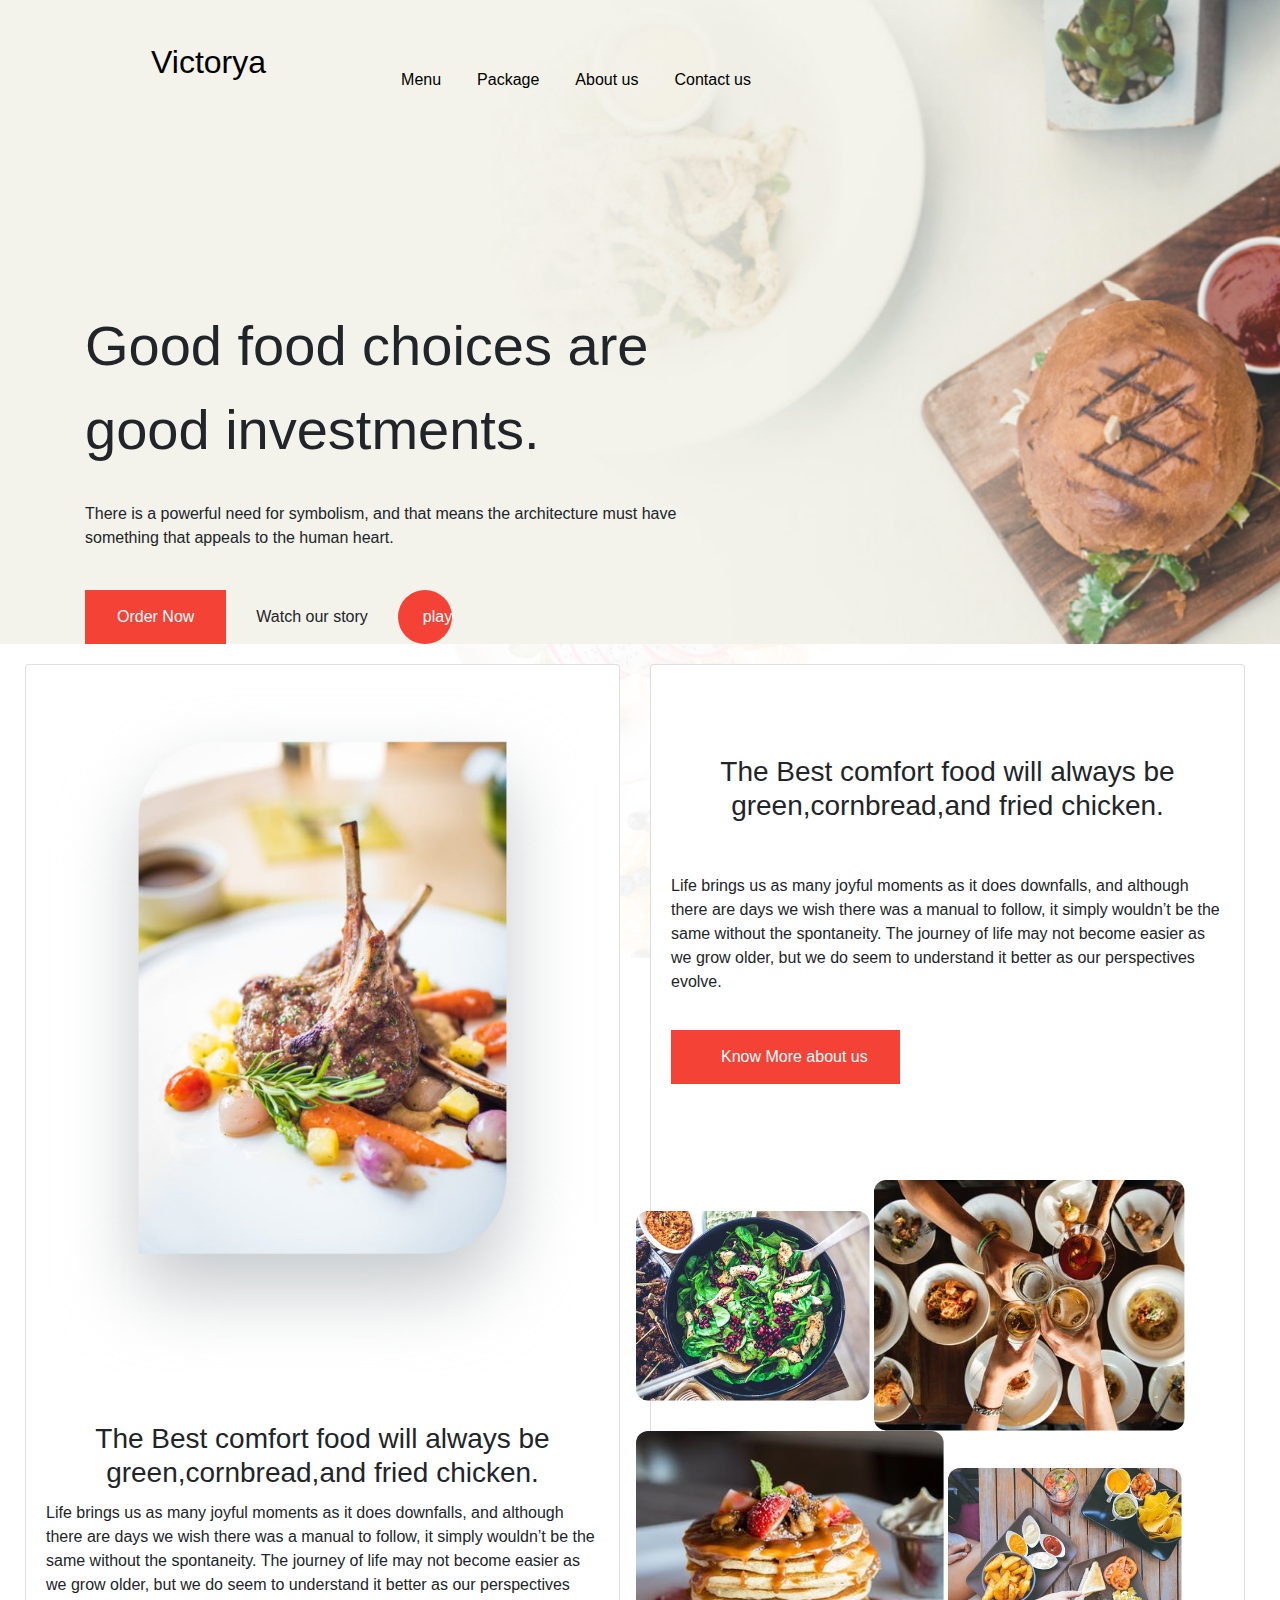
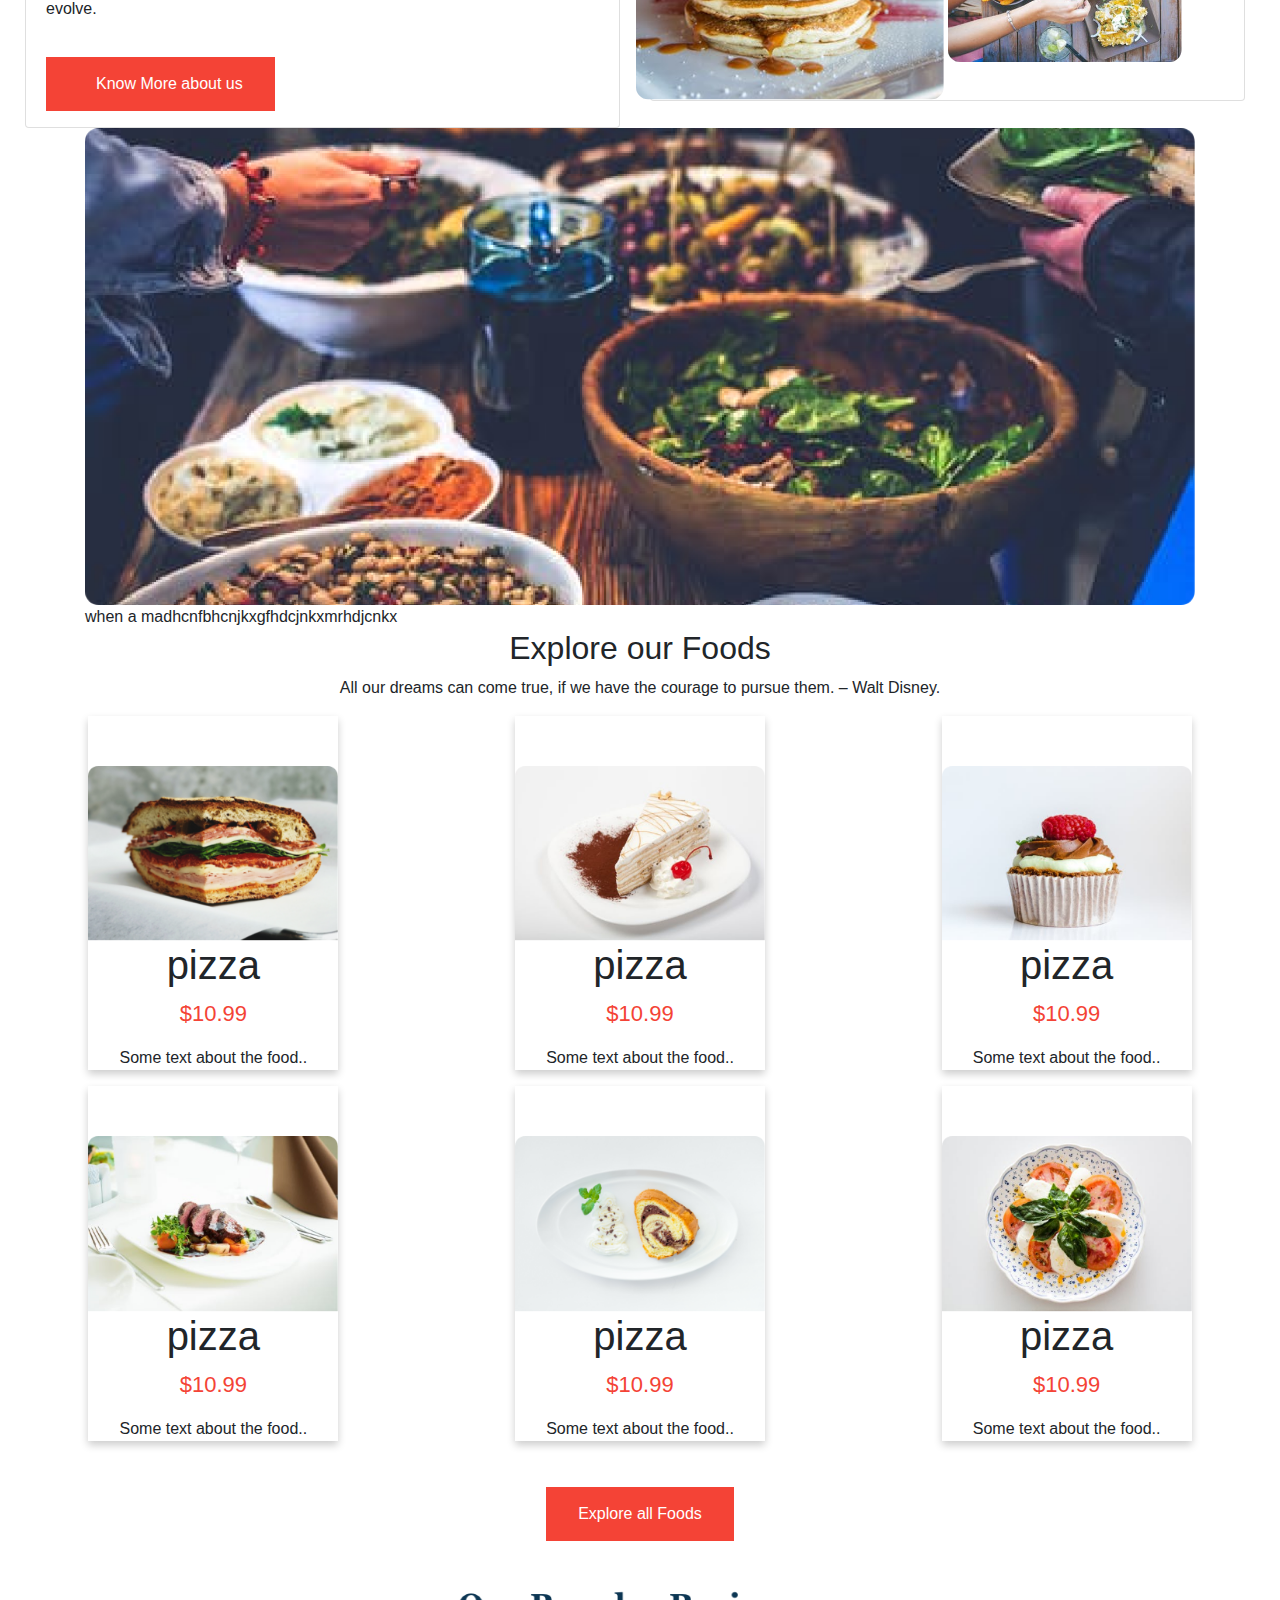
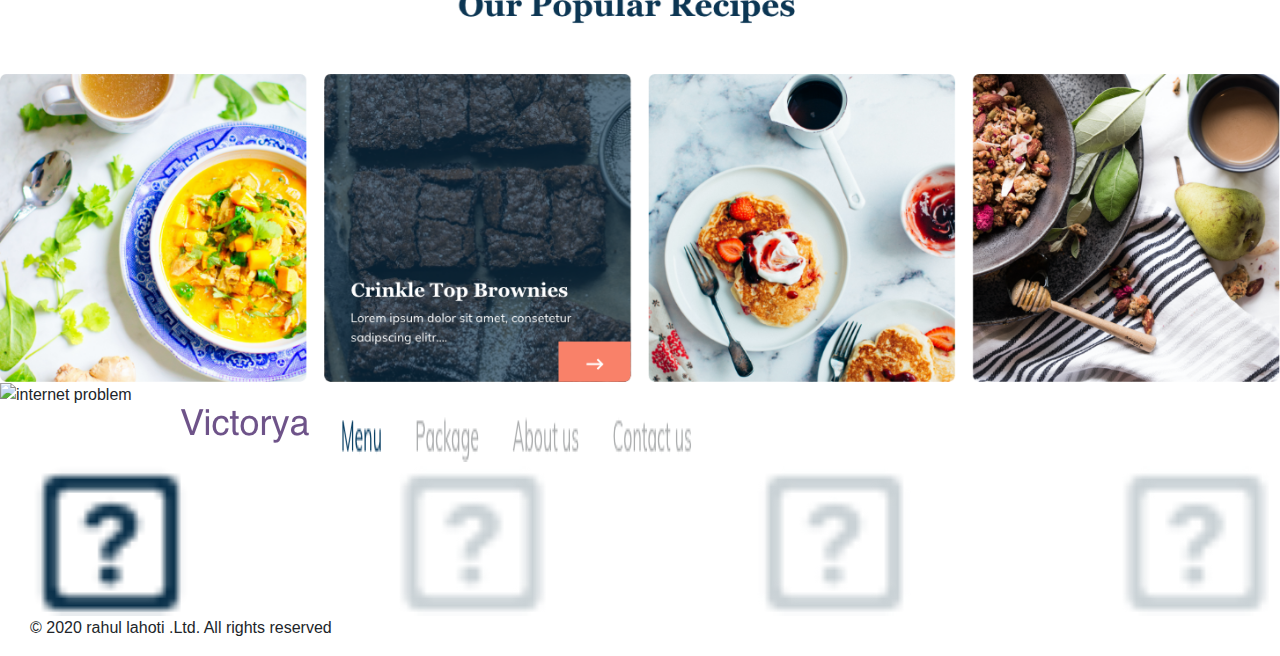
==== index.html @ 3f1f6a12 "Rename index.md to index.html" ====
<!DOCTYPE html>
<html lang="en">
<head>
    <meta charset="UTF-8">
    <meta name="viewport" content="width=device-width, initial-scale=1.0">
    <title>task</title>
    <link rel="stylesheet" type="text/css" href="stylees.css">
    <link rel="stylesheet" href="https://maxcdn.bootstrapcdn.com/bootstrap/4.0.0/css/bootstrap.min.css" integrity="sha384-Gn5384xqQ1aoWXA+058RXPxPg6fy4IWvTNh0E263XmFcJlSAwiGgFAW/dAiS6JXm" crossorigin="anonymous">
    <script src="https://code.jquery.com/jquery-3.2.1.slim.min.js" integrity="sha384-KJ3o2DKtIkvYIK3UENzmM7KCkRr/rE9/Qpg6aAZGJwFDMVNA/GpGFF93hXpG5KkN" crossorigin="anonymous"></script>
    <script src="https://cdnjs.cloudflare.com/ajax/libs/popper.js/1.12.9/umd/popper.min.js" integrity="sha384-ApNbgh9B+Y1QKtv3Rn7W3mgPxhU9K/ScQsAP7hUibX39j7fakFPskvXusvfa0b4Q" crossorigin="anonymous"></script>
    <script src="https://maxcdn.bootstrapcdn.com/bootstrap/4.0.0/js/bootstrap.min.js" integrity="sha384-JZR6Spejh4U02d8jOt6vLEHfe/JQGiRRSQQxSfFWpi1MquVdAyjUar5+76PVCmYl" crossorigin="anonymous"></script>
    <link rel="stylsheet" href="https://stackpath.bootstrapcdn.com/font-awesome/4.7.0/css/font-awesome.min.css">
    <link rel="stylesheet" href= "https://maxcdn.bootstrapcdn.com/bootstrap/4.0.0/css/bootstrap.min.css" integrity= "sha384-Gn5384xqQ1aoWXA+058RXPxPg6fy4IWvTNh0E263XmFcJlSAwiGgFAW/dAiS6JXm" crossorigin="anonymous"> 
  
    <link rel="stylesheet" href= "https://use.fontawesome.com/releases/v5.4.1/css/all.css" integrity= "sha384-5sAR7xN1Nv6T6+dT2mhtzEpVJvfS3NScPQTrOxhwjIuvcA67KV2R5Jz6kr4abQsz"  crossorigin="anonymous"> 
  </head>
<body>

    <section id="front">
    <section id="navbar">
        <div class="bg-img">
            <div class="container">
        <nav class="navbar navbar-expand-lg   ">
            <a class="navbar-brand" href="#">Victorya</a>
            <button class="navbar-toggler" type="button" data-toggle="collapse" data-target="#navbarNav" aria-controls="navbarNav" aria-expanded="false" aria-label="Toggle navigation">
              <span class="navbar-toggler-icon"></span>
            </button>
            <div class="collapse navbar-collapse" id="navbarNav">
              <ul class="navbar-nav ml-auto">
                <li class="nav-item active">
                  <a class="nav-link" href="#">Menu</a>
                </li>
                <li class="nav-item active">
                  <a class="nav-link" href="#">Package</a>
                </li>
                <li class="nav-item active">
                  <a class="nav-link" href="#">About us</a>
                </li>
                <li class="nav-item active">
                  <a class="nav-link" href="#">Contact us</a>
                </li>
              </ul>
            </div>
          </nav> 
        </div>
      </div>
        </section>   

       
        <div class="bgg-img">
            <div class="container">
                <div class="middle-left">Good food choices are good investments.</div>  
                <div class="middle-lefts">There is a powerful need for symbolism, and that means the architecture must have something that appeals to the human heart.</div> 
    </div>
        </div>
 
      <div class="container" style="display: flex;">

  <li class="butt">
      <href="#">Order Now</href>
  </li>

  <li class="watch">
    <href="#">Watch our story</href>
  </li>

  <li class="butts">
      <href="#">play</href>
  </li>

    
  </div> 
</section>

<section id="jhg">
    <div class="bgg-img">
      <div class="container-fluid padding">
          <div class="row padding" style="padding-left: 10px;padding-right: 20px; padding-top: 20px;">
          <div class="col-md-6">
             <div class="card">
               <img class="card-img-top" src="./images/delicious.png">
               
               
               <div class="card-body">
                 <h3 class="card-title"><center>The Best comfort food will always be green,cornbread,and fried chicken.</center></h3>
                 <p>Life brings us as many joyful moments as it does downfalls, and although there are days we wish there was a manual to follow, it simply wouldn’t be the same without the spontaneity. The journey of life may not become easier as we grow older, but we do seem to understand it better as our perspectives evolve.</p>
               </div>
               <div class="container" style="padding-left: 20px;">
                  <ul>
                  <li class="butte">
                     <href="#">Know More about us</href>
                 </li>
               </ul>
             </div>
             </div>
            </div>
            <div class="col-md-6">
              <div class="card">
                  <div class="card-body">
                      <h3 class="card-title "style="padding-top:70px;"><center>The Best comfort food will always be green,cornbread,and fried chicken.</center></h3>
                      <p style="padding-top:40px;">Life brings us as many joyful moments as it does downfalls, and although there are days we wish there was a manual to follow, it simply wouldn’t be the same without the spontaneity. The journey of life may not become easier as we grow older, but we do seem to understand it better as our perspectives evolve.</p>
                    </div>
                    <div class="container" style="padding-left: 20px;">
                        <ul>
                        <li class="butte">
                           <href="#">Know More about us</href>
                       </li>
                     </ul>
                   </div>
                <img class="card-img-top" style="padding-top: 80px;height: 50% ;width: 50%">
                <div class="row">
                    <div class="column">
                      <img src="./images/g1.png">
                      <img src="./images/g3.png">
                    </div>
                    <div class="column">
                      <img src="./images/g2.png">
                      <img src="./images/g4.png">
                      </div>
                      </div>
                
              </div>
             </div>
            </div>
          </div>
    </section>
    



    

       <section id="ghj">
  
          <div class="container">
              <img src="./images/l1.png" alt="Snow" style="width:100%;">
              <div class="centrre">when a madhcnfbhcnjkxgfhdcjnkxmrhdjcnkx</div>
      </section>

<section id="amazon">
  <div class="centrees"><h2>Explore our Foods</h2> </div>
  <div class="centrees"><p>All our dreams can come true, if we have the courage to pursue them. – Walt Disney.</p></div>

  <div class="container-fluid padding">
    <div class="row padding" >
    
      <div class="col-md-4">
        <div class="cards">
            <img src="./images/m1.png" alt="Denim Jeans" style="width:100%">
            <h1>pizza</h1>
            <p class="price">$10.99</p>
            <p>Some text about the food..</p>
           
          </div>
    </div>

          <div class="col-md-4">
          <div class="cards">
              <img src="./images/m2.png" alt="Denim Jeans" style="width:100%">
              <h1>pizza</h1>
              <p class="price">$10.99</p>
              <p>Some text about the food..</p>
             </div> 
            </div>

            <div class="col-md-4">
            <div class="cards">
                <img src="./images/m3.png" alt="Denim Jeans" style="width:100%">
                <h1>pizza</h1>
                <p class="price">$10.99</p>
                <p>Some text about the food..</p>
              </div>
            </div>
              

      </div>
      </div>
     

      <div class="container-fluid padding">
          <div class="row padding" >
          
            <div class="col-md-4">
              <div class="cards">
                  <img src="./images/m4.png" alt="Denim Jeans" style="width:100%">
                  <h1>pizza</h1>
                  <p class="price">$10.99</p>
                  <p>Some text about the food..</p>
                 
                </div>
          </div>
      
                <div class="col-md-4">
                <div class="cards">
                    <img src="./images/m5.png" alt="Denim Jeans" style="width:100%">
                    <h1>pizza</h1>
                    <p class="price">$10.99</p>
                    <p>Some text about the food..</p>
                   </div> 
                  </div>
                  
                  <div class="col-md-4">
                  <div class="cards">
                      <img src="./images/m6.png" alt="Denim Jeans" style="width:100%">
                      <h1>pizza</h1>
                      <p class="price">$10.99</p>
                      <p>Some text about the food..</p>
                    </div>
                  </div>
                    
      
            </div>
            </div>
            <div class="container" style="text-align: center;padding-top:30px;">
                <ul>
                <li class="buttes">
                   <href="#">Explore all Foods</href>
               </li>
             </ul>
           </div>
</section>

<section id="popular" style="padding-top: 30px;" >
  <img src="./images/h1.png" alt="internet problem" style="width:100%">
</section>

<section id="contact">
    <img src="./images/i8.png" alt="internet problem" style="width:100%">
 
</section> 

<section class="footer" style="display: flex; text-decoration: none;">
<hr>
<div class="gyt" >
<img src="./images/p1.png" alt="internet problem" style="width:100%; padding-left: 30px;">
<img src="./images/q1.png" alt="internet problem" style="width:100%;padding-left: 30px;">
<!-- <li>menu</li>
<li>package</li>
<li>about us</li>
<li>contact us</li> -->
</div>
<hr>
</section>
<img src="./images/y1.png" alt="internet problem" style="width:100%;padding-left: 30px;size: 50%">
<p class="footer-company-name" style="padding-left: 30px;">© 2020 rahul lahoti .Ltd. All rights reserved</p>
      </body>
      </html>
---- stylees.css ----
*{
    margin: 0;
    padding:0;

}
html{
    scroll-behavior: smooth;
}
body{
    font-family: sans-serif;
    
}

#front{
    background-image: url('./images/style\ 3.png');
    background-repeat: no-repeat;
    background-attachment: fixed;
    background-size: cover !important;
    padding-top: 0px;
}
#jhg{
    background-image: url('./images/component.png') !important;
    background-repeat: no-repeat;
    background-attachment: fixed;
    background-size: cover !important;
    padding-top: 0px;
}

.navbar
{
    display: flex;
    align-items: center;
    position: sticky;
    width: 100% !important;
    padding-top: 20px;
}
.sticky-top {
    position: fixed !important;
    padding-top:30px;
   }
.sticky + .content {
    padding-top: 20px;
  }   

.navbar::before{
content: " ";

position: absolute;
top:30px;
left:0px;
height: 100% ;
width:100%;
z-index: -1;
opacity: 0.7;
}

.navbar ul 
{
    display: flex;
    font-family: sans-serif;
    padding-right: 400px;
 
}

.navbar ul li
{
    list-style: none;
    font-size: 1rem;
    margin-block: 20px;
    padding-right:20px;
    text-align: center;
    padding-top: 20px !important;
}
.navbar ul li a{
   
    display: block;
    padding: 4px 10px;
    border-radius: 20px;
    text-decoration: none;
    text-align: center;
    padding-right:10px;
    color:black;
    padding-top: 20px !important;
}

.navbar ul li:hover {
    background-color:#DCDCDC;
    border-radius: 20px;
  }
.navbar ul li:hover::after {
    color: #A52A2A;
    border-radius: 20px;
  }
.navbar-brand{
    color:black !important;
    display: block;
    text-decoration: none;
    font-size: 2.00rem !important;
    font-style:freebooter;
    
    padding: 10px;
    border-radius: 25px;
    padding-left: 50px !important;
    padding-top:10px;

}
.navbar-toggler {
    padding: .25rem .75rem;
    font-size: 1.25rem;
    line-height: 1;
    background-color:darkcyan !important;
    border: 1px solid transparent;
    border-radius: .25rem;
}

.middle-left{
    padding-top: 180px;
    font-size: 3.5rem;
    padding-right:500px;
}
.middle-lefts{
    padding-top: 30px;
    padding-right:500px;
    padding-bottom: 40px;
}

.butt{
  
    padding-left: 150px;
    background-color: #f44336;
   
    border: none;
  color: white;
  padding: 15px 32px;
  text-align: center;
  text-decoration: none;
  display: inline-block;
  font-size: 16px;

}
.watch
{
    text-decoration: none !important;
    display: inline-block;
    font-size: 16px;
    padding-top: 15px ;
    padding-left: 30px;
    padding-right: 30px;
}

.butts{
    background-color: #f44336;
    border: none;
  color: white;
  text-align: center;
  text-decoration: none;
  display: inline-block;
  font-size: 16px;
  border-radius: 50% !important;
  padding-top: 15px ;
  padding-left: 25px;
  
}

.cards{
    padding-top: 50px;
}

/* #demoimage {
    float: left ;
  }
  #demotext {
    float: left ;
    padding-top:10px;
    padding-bottom: 250px;
  }


#jackimage{
    float:right;
    height:100%;
    width:100%;
   
    padding-top: 30px;
}
#jacktext{
    float:right;
    
} */

.butte{
    
background-color: #f44336 ;
   padding-left:40px;
    border: none;
  color: white;
  padding: 15px 32px;
  text-align: center;
  text-decoration: none;
  display: inline-block;
  font-size: 16px;
  padding-left: 50px;
}

.border{
    padding-bottom: 100px;
}

.ghj {
    padding-top: 180px;
    font-size: 3.5rem;
    padding-right:500px;
 
  }


.centrees{
    text-align: center;
}

/* products */
.cards {
    box-shadow: 0 4px 8px 0 rgba(0, 0, 0, 0.2);
    max-width: 250px;
    margin: auto;
    text-align: center;
    font-family: arial;
  }
  
  .price {
    color: #f44336;
    font-size: 22px;
  }

  .buttes{
    
    background-color: #f44336 ;
       padding-left:40px;
        border: none;
      color: white;
      padding: 15px 32px;
      text-align: center;
      text-decoration: none;
      display: inline-block;
      font-size: 16px;
      padding-left: center;
    }


 
      .gyt{
          display:flex;
          padding-left: 150px !important;
          text decoration:none;
      }
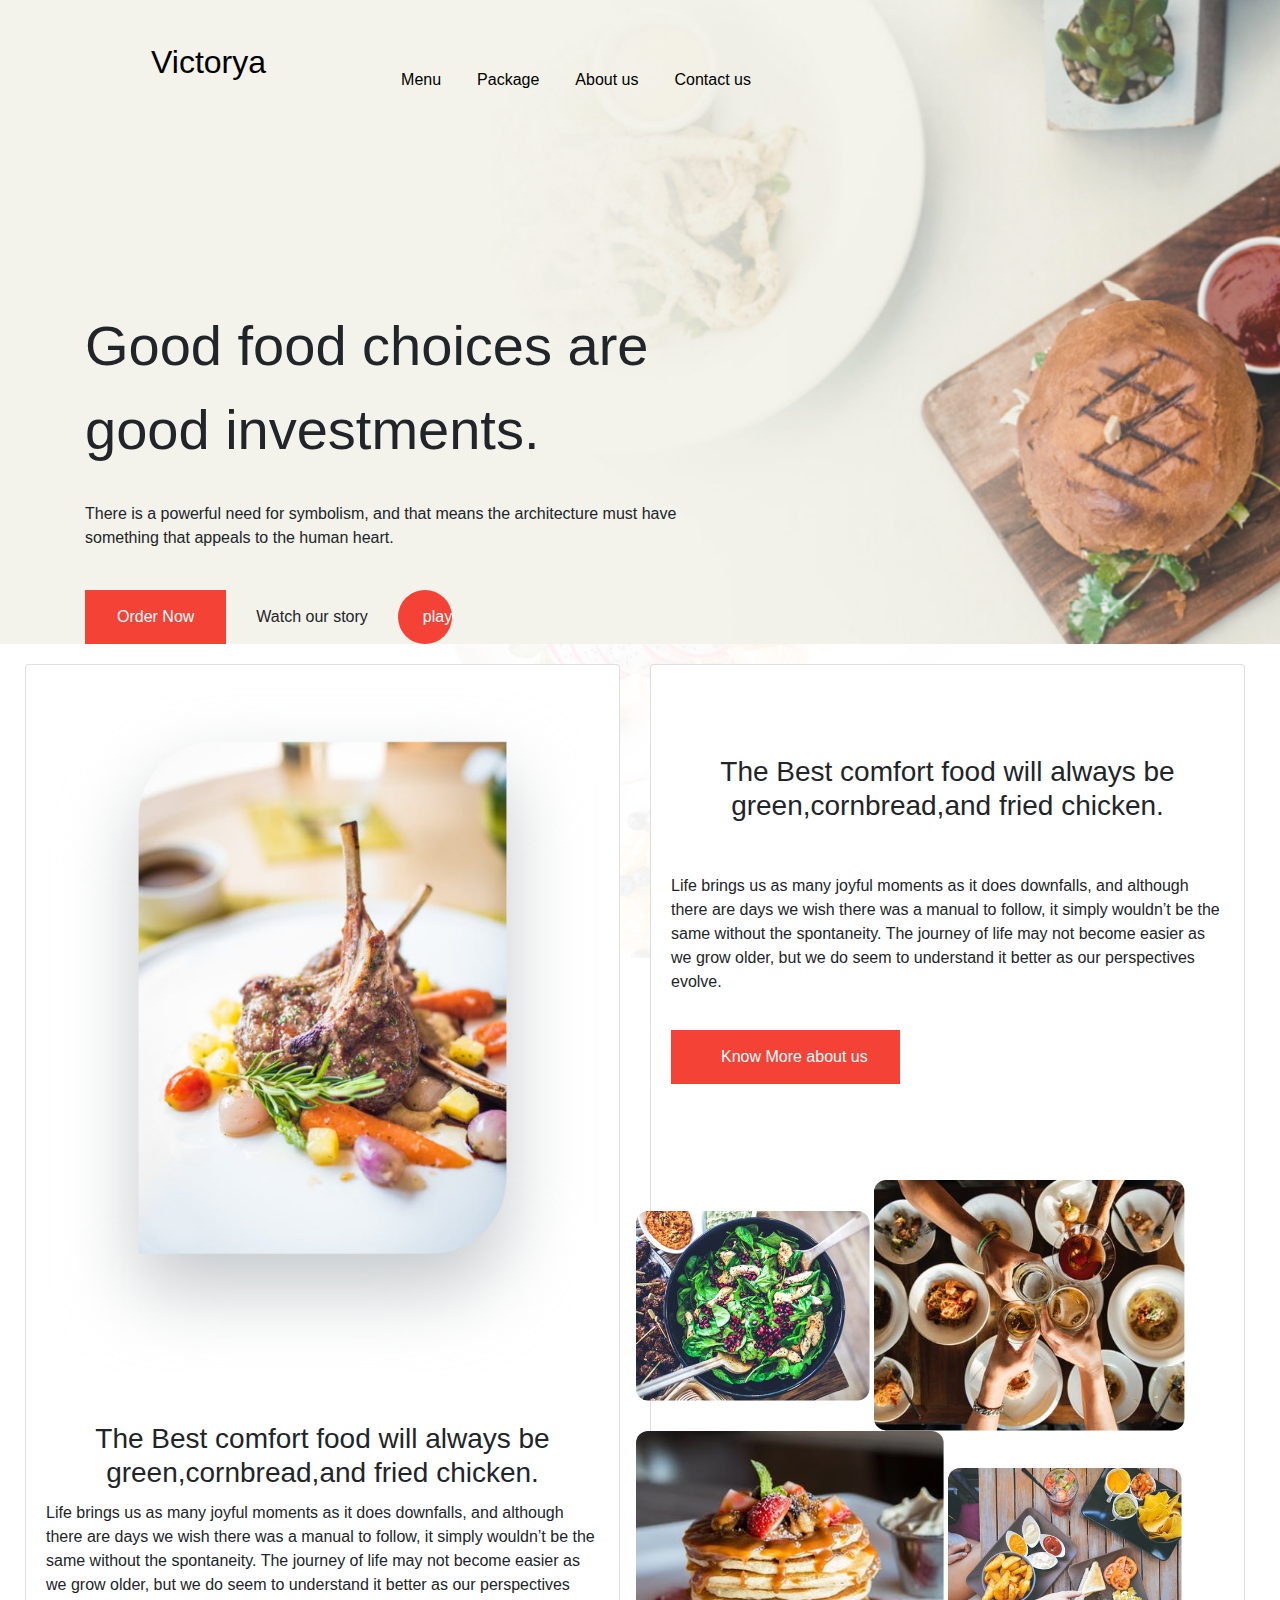
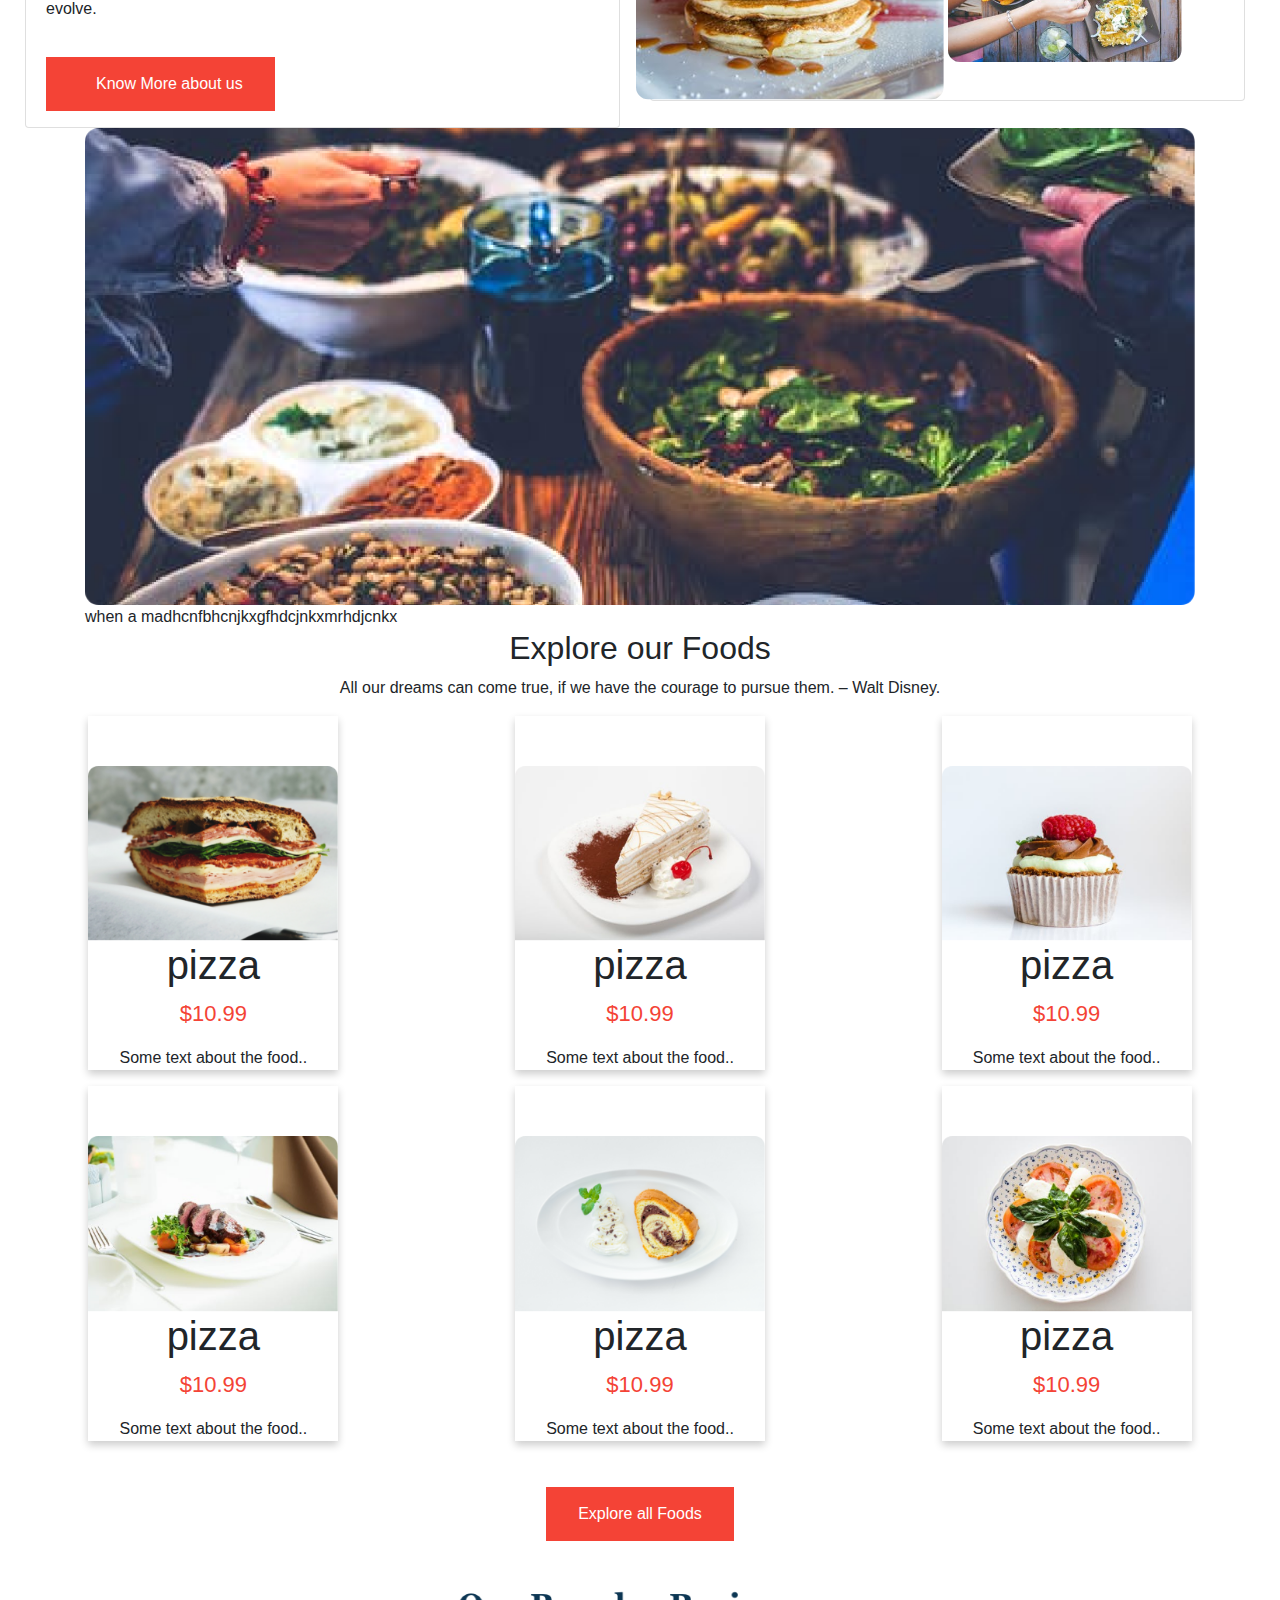
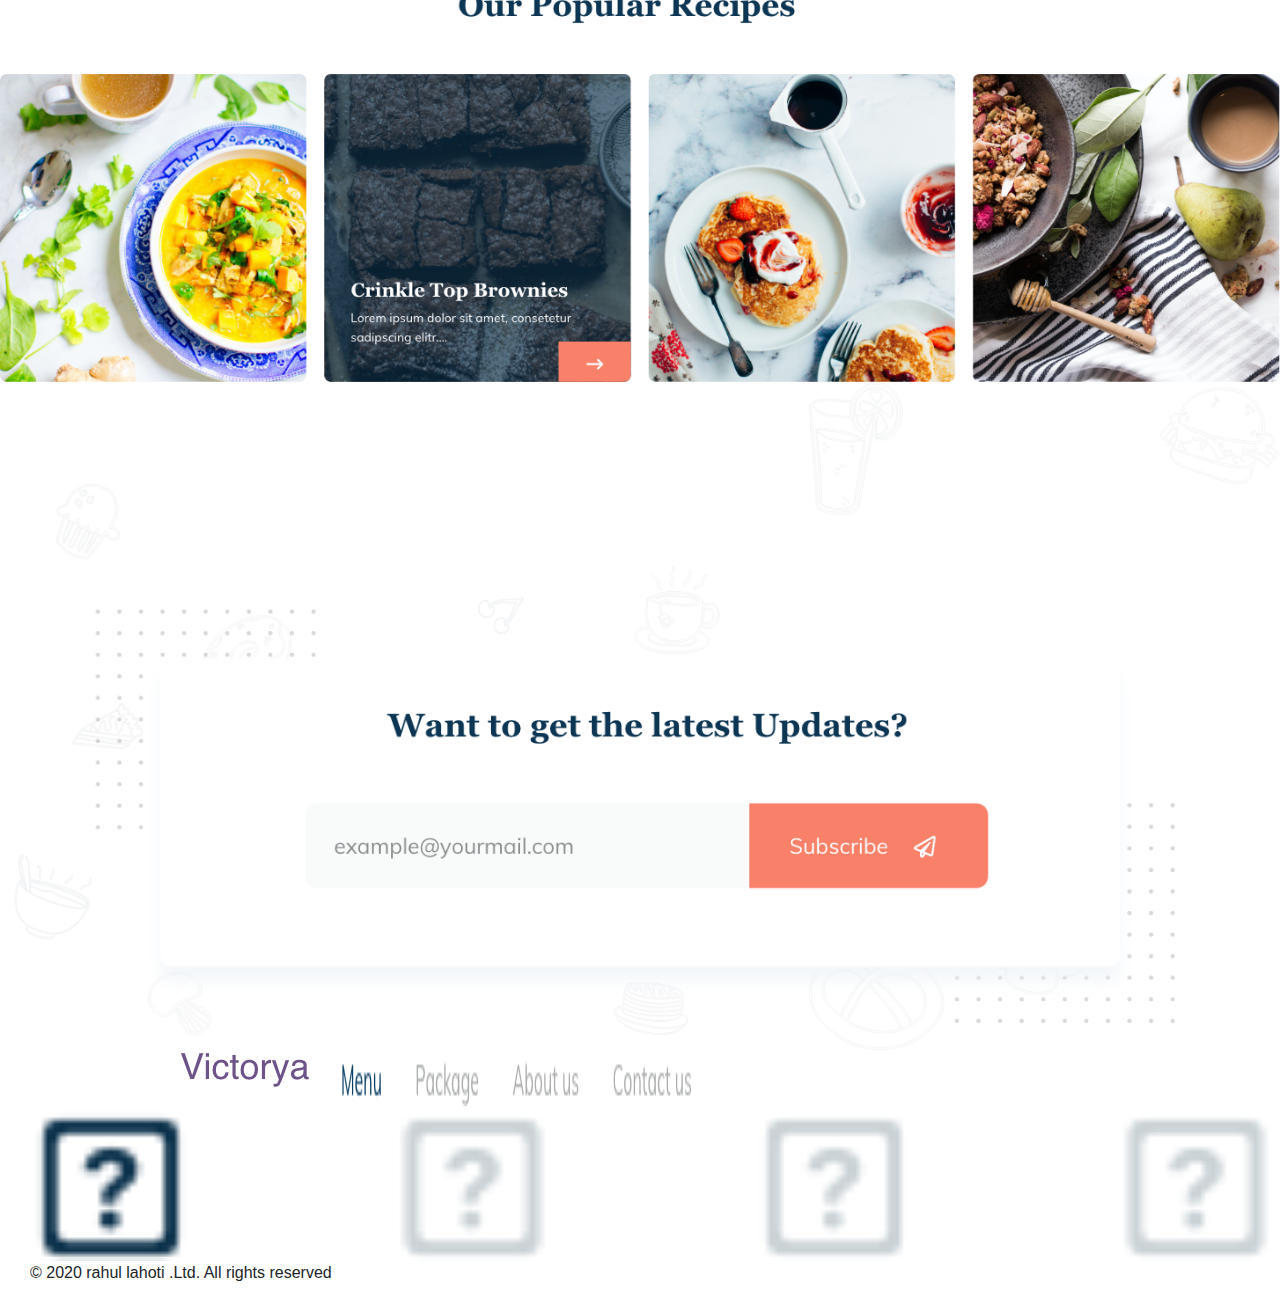
==== commit 0758e884: "Update index.html" ====
--- a/index.html
+++ b/index.html
@@ -225,7 +225,7 @@
 </section>
 
 <section id="contact">
-    <img src="./images/i8.png" alt="internet problem" style="width:100%">
+    <img src="i8.png" alt="internet problem" style="width:100%">
  
 </section> 
 
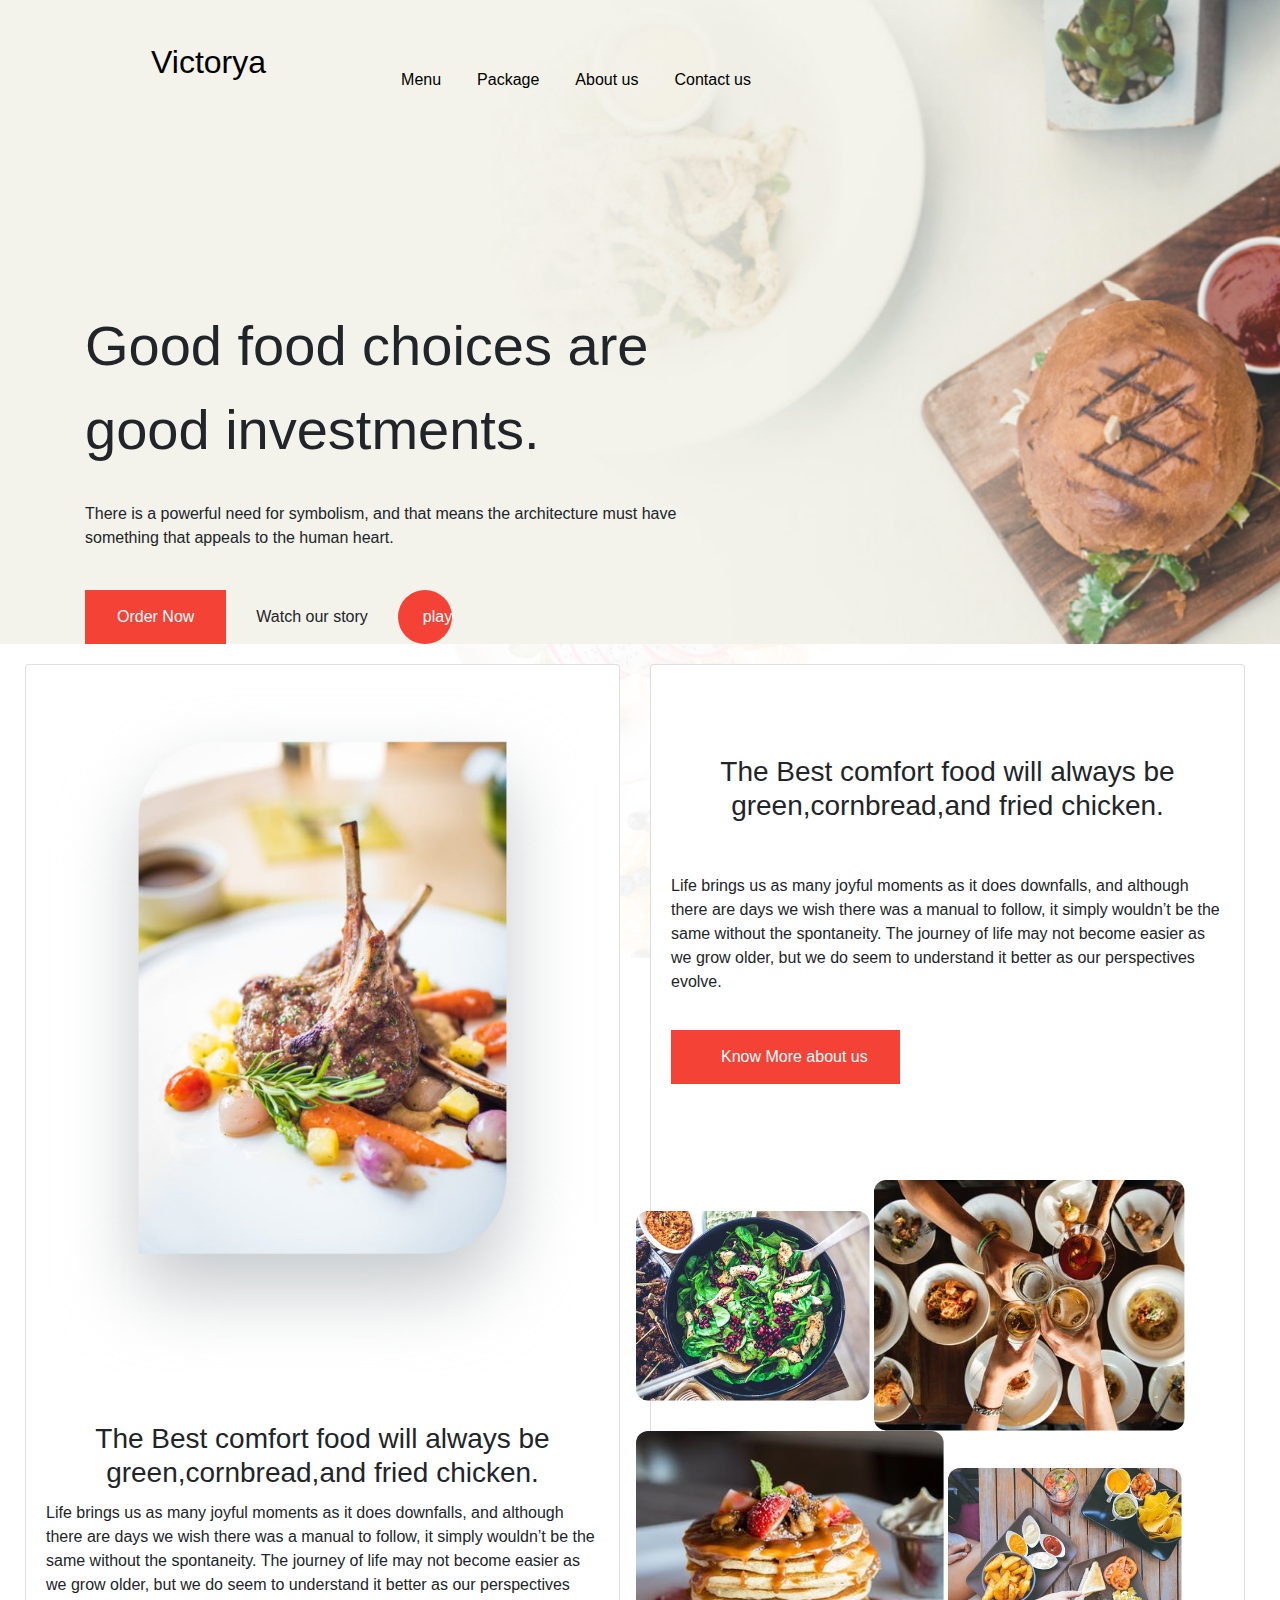
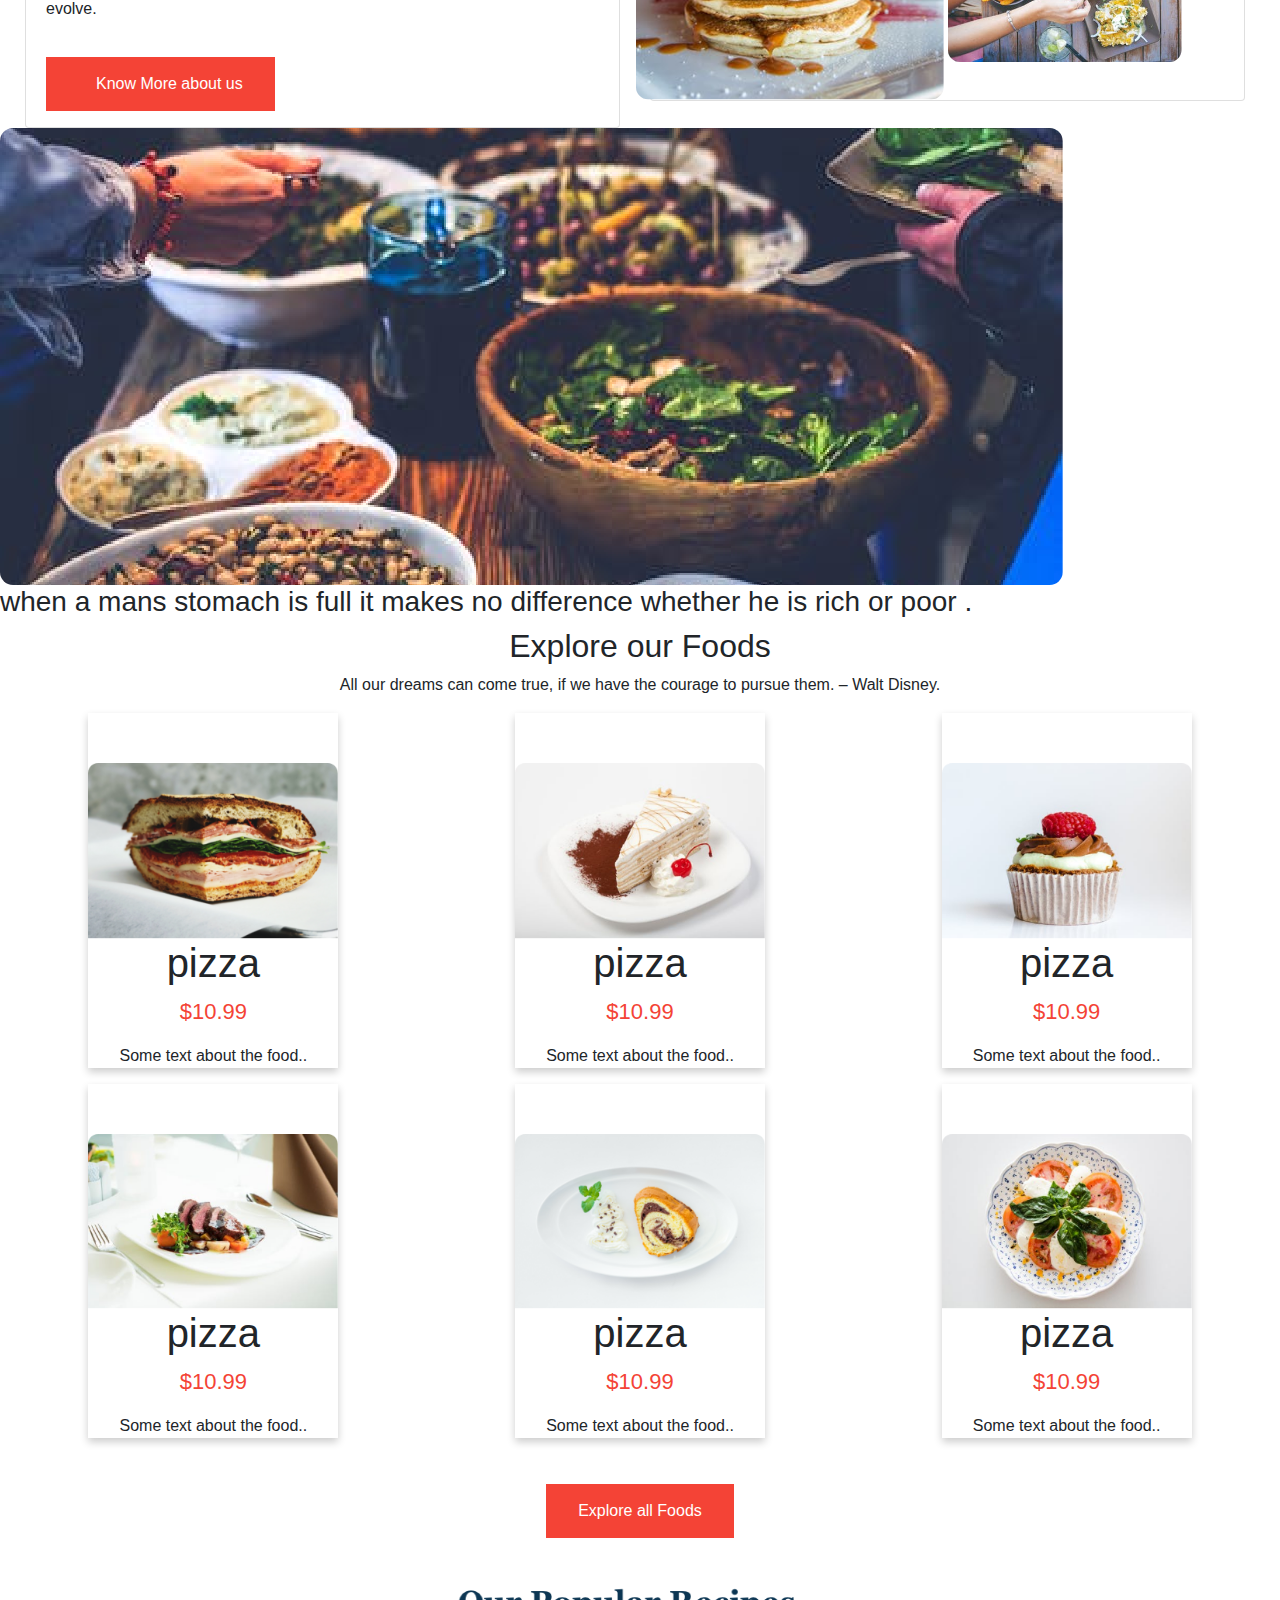
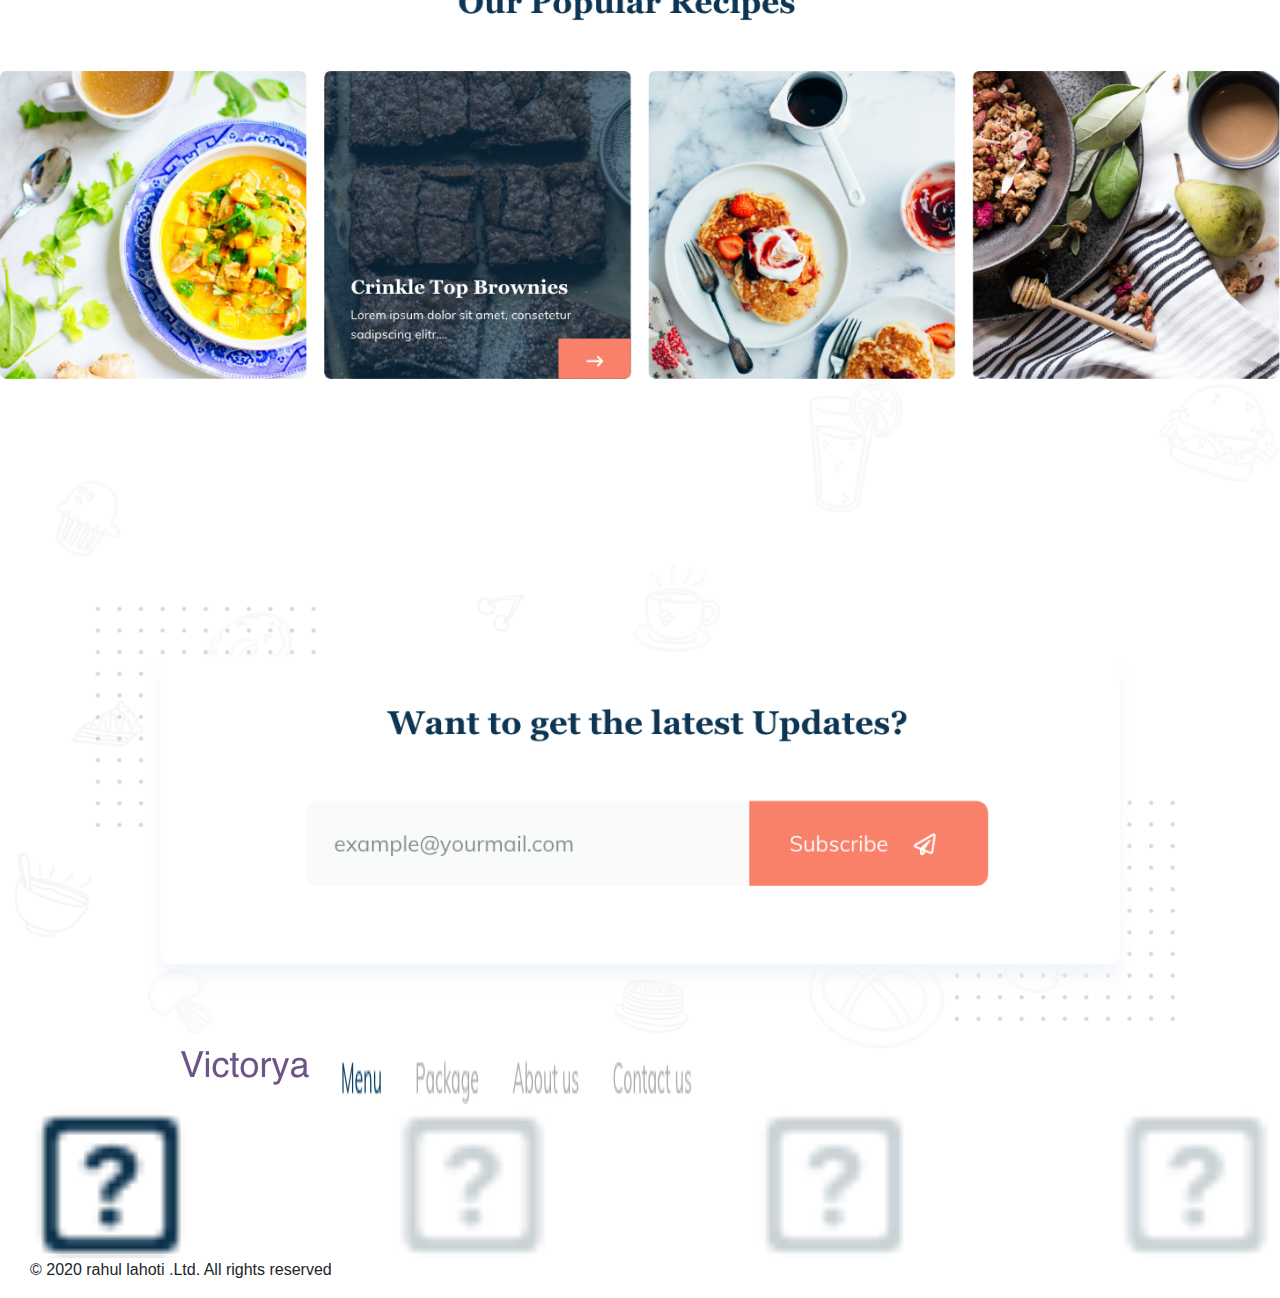
==== commit a095a4a2: "Update index.html" ====
--- a/index.html
+++ b/index.html
@@ -132,9 +132,12 @@
 
        <section id="ghj">
   
-          <div class="container">
-              <img src="./images/l1.png" alt="Snow" style="width:100%;">
-              <div class="centrre">when a madhcnfbhcnjkxgfhdcjnkxmrhdjcnkx</div>
+           <div class="gfg"> 
+          <img src="./images/l1.png"> 
+          <h3 class="first-txt"> 
+            when a mans stomach is full it makes no difference whether he is rich or poor .
+          </h3> 
+                      </div>
       </section>
 
 <section id="amazon">
@@ -225,7 +228,7 @@
 </section>
 
 <section id="contact">
-    <img src="i8.png" alt="internet problem" style="width:100%">
+    <img src="./images/i8.png" alt="internet problem" style="width:100%">
  
 </section> 
 
@@ -241,7 +244,7 @@
 </div>
 <hr>
 </section>
-<img src="./images/y1.png" alt="internet problem" style="width:100%;padding-left: 30px;size: 50%">
+<img src="./images/y1.png" alt="internet problem" style="width:100%;padding-left: 30px;size: 10%">
 <p class="footer-company-name" style="padding-left: 30px;">© 2020 rahul lahoti .Ltd. All rights reserved</p>
       </body>
       </html>
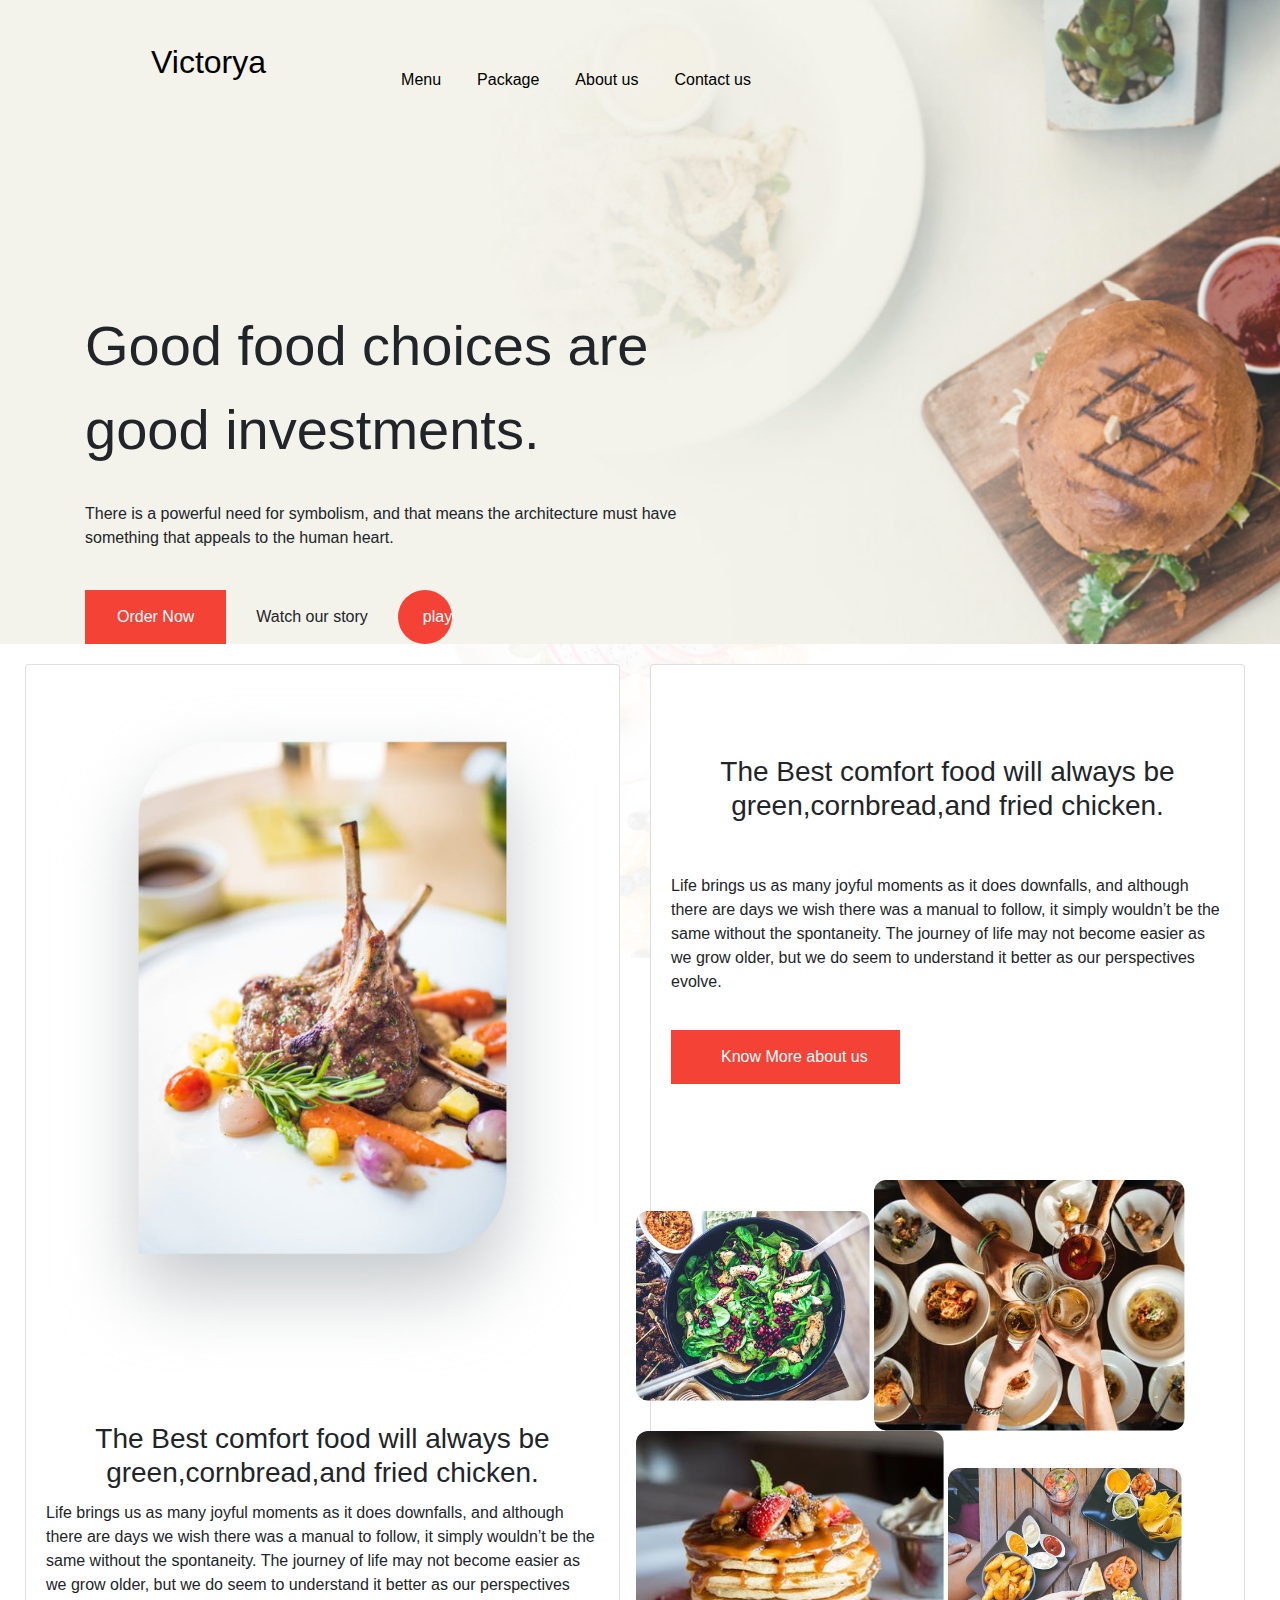
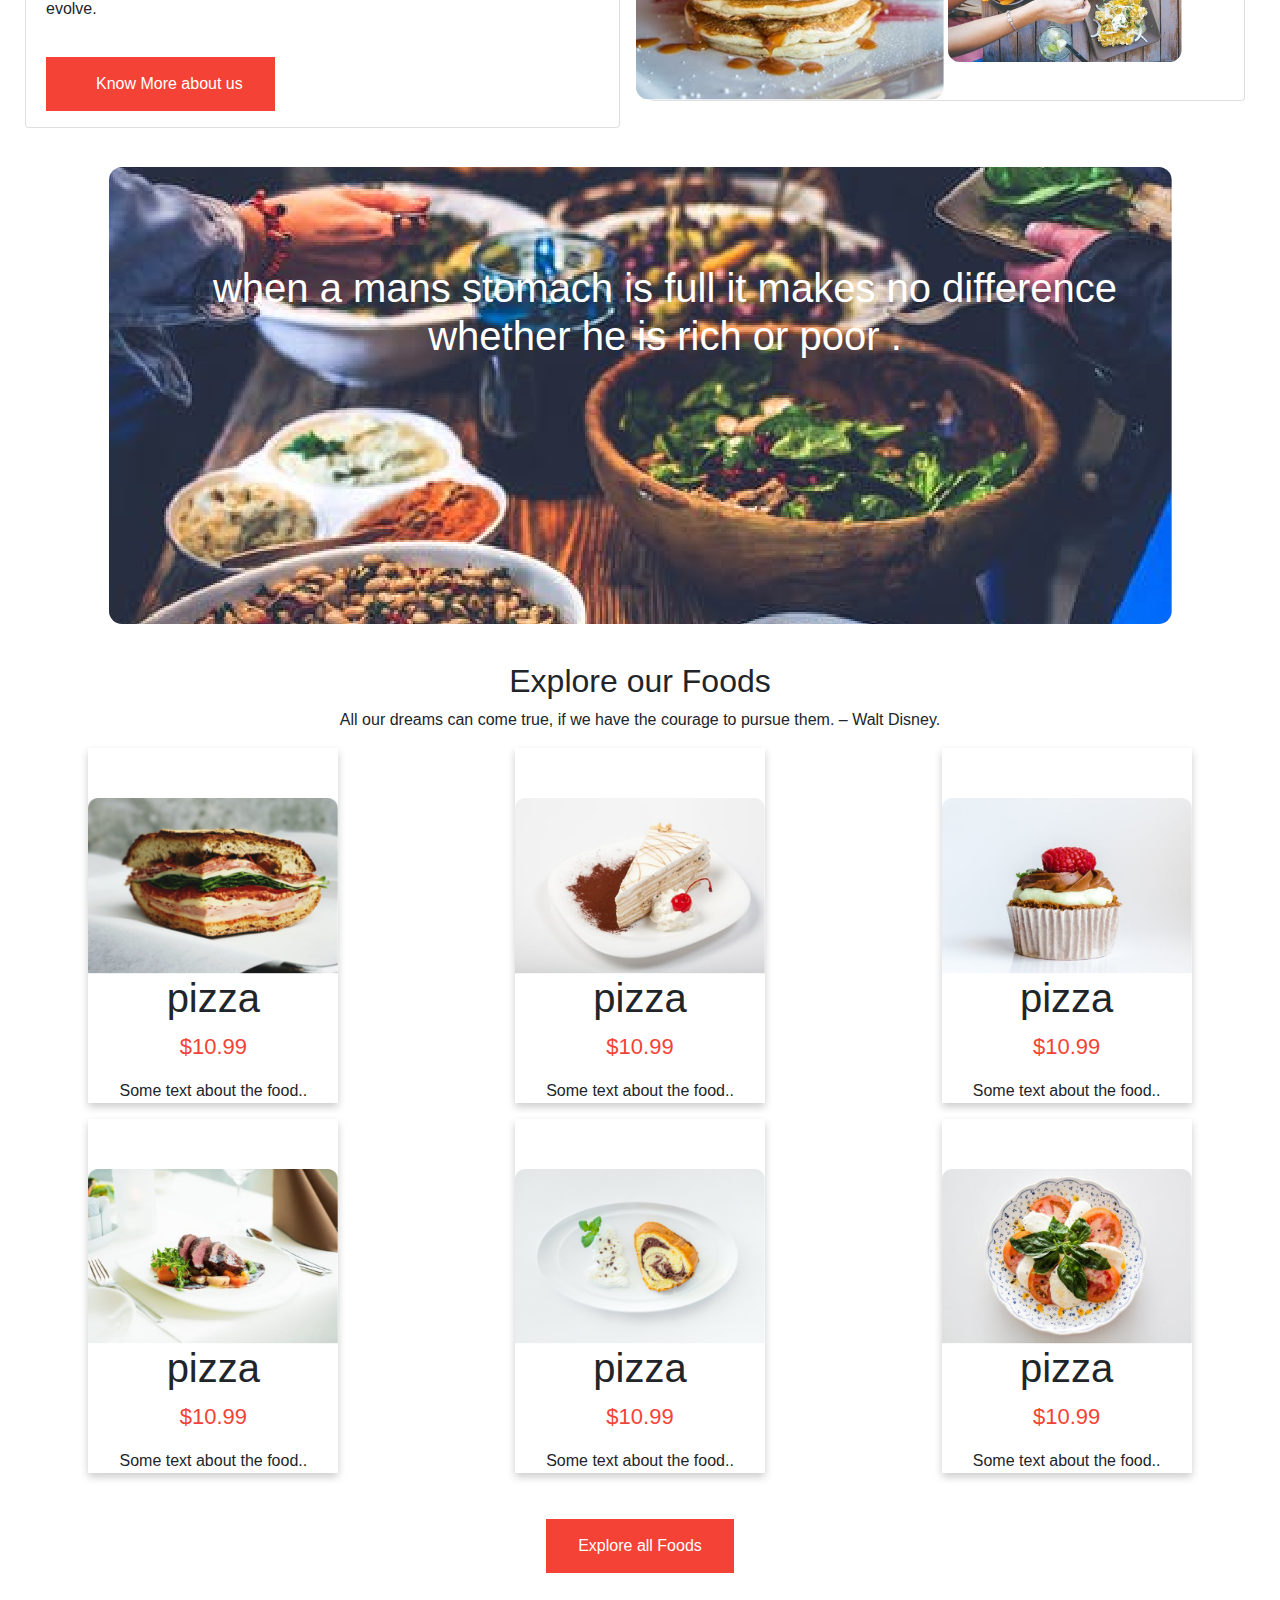
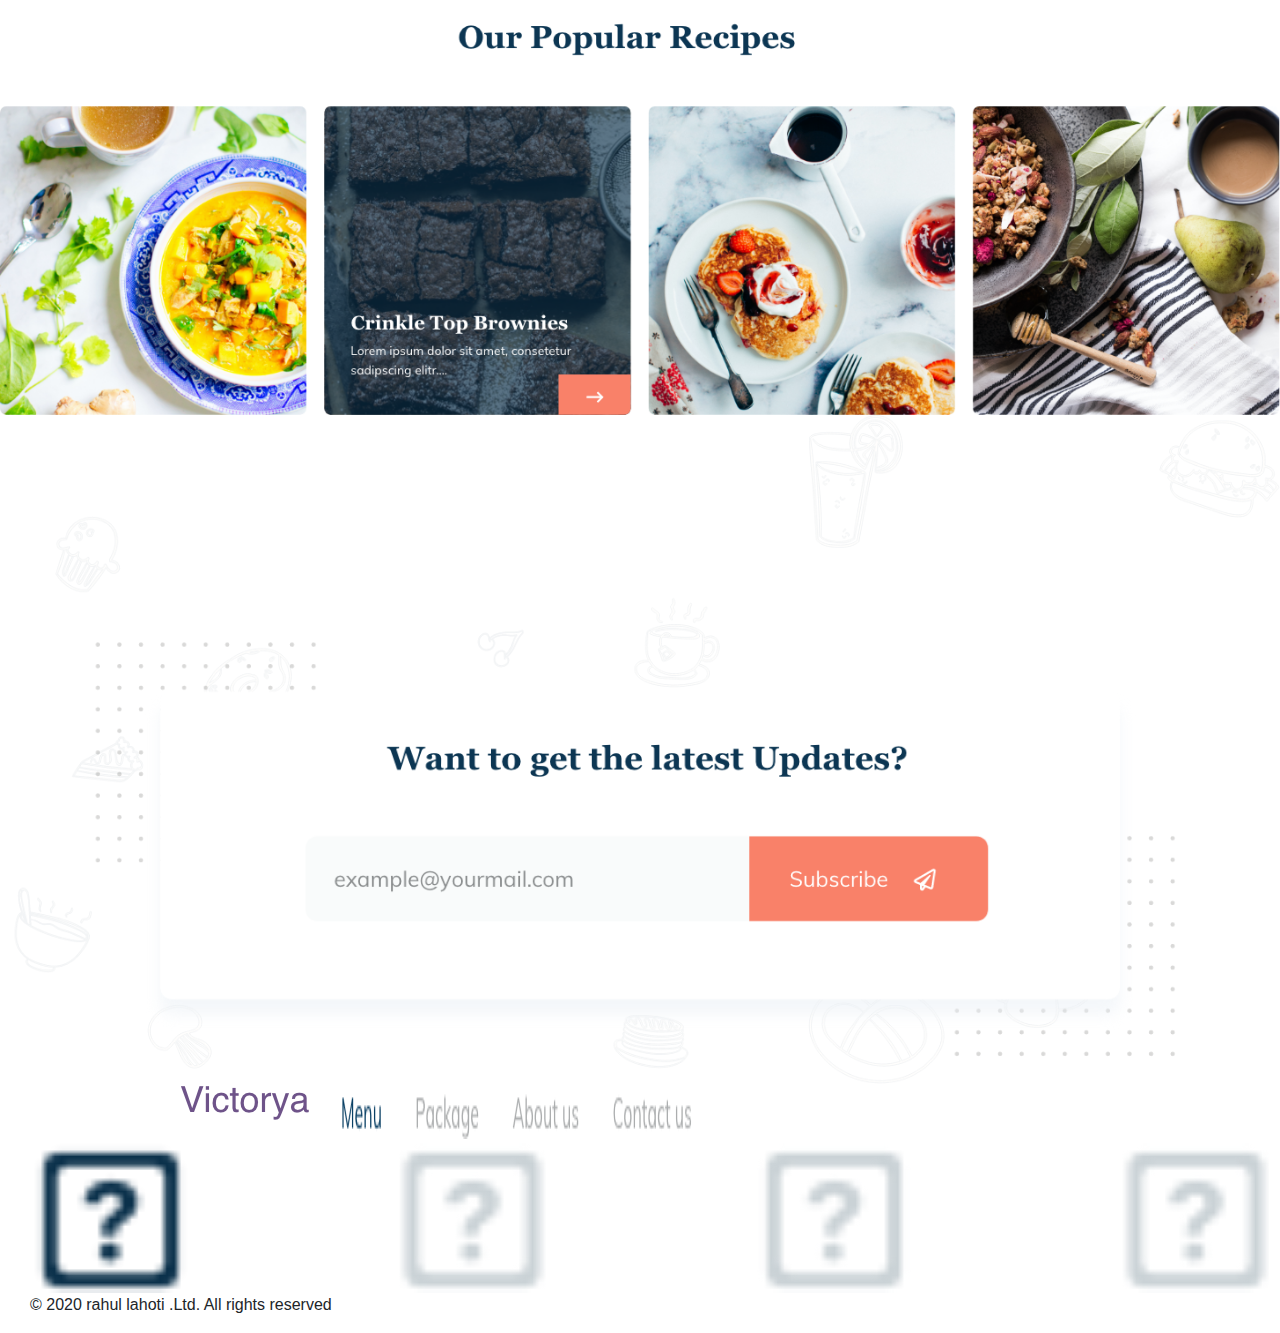
==== commit be08e555: "Update index.html" ====
--- a/index.html
+++ b/index.html
@@ -130,7 +130,7 @@
 
     
 
-       <section id="ghj">
+       <section id="poi">
   
            <div class="gfg"> 
           <img src="./images/l1.png"> 
--- a/stylees.css
+++ b/stylees.css
@@ -256,6 +256,23 @@
 
 
 
-
-
-
+.gfg { 
+        margin: 3%; 
+        position: relative; 
+        text-align: center;
+        
+    } 
+
+    .first-txt { 
+        position: absolute; 
+        top: 17px; 
+        left: 50px; 
+        color :white !important;
+        text-align:center;
+        padding-left:80px;
+        padding-top:80px;
+        padding-right: 80px;
+        font-size: 2.5rem;
+    } 
+
+
